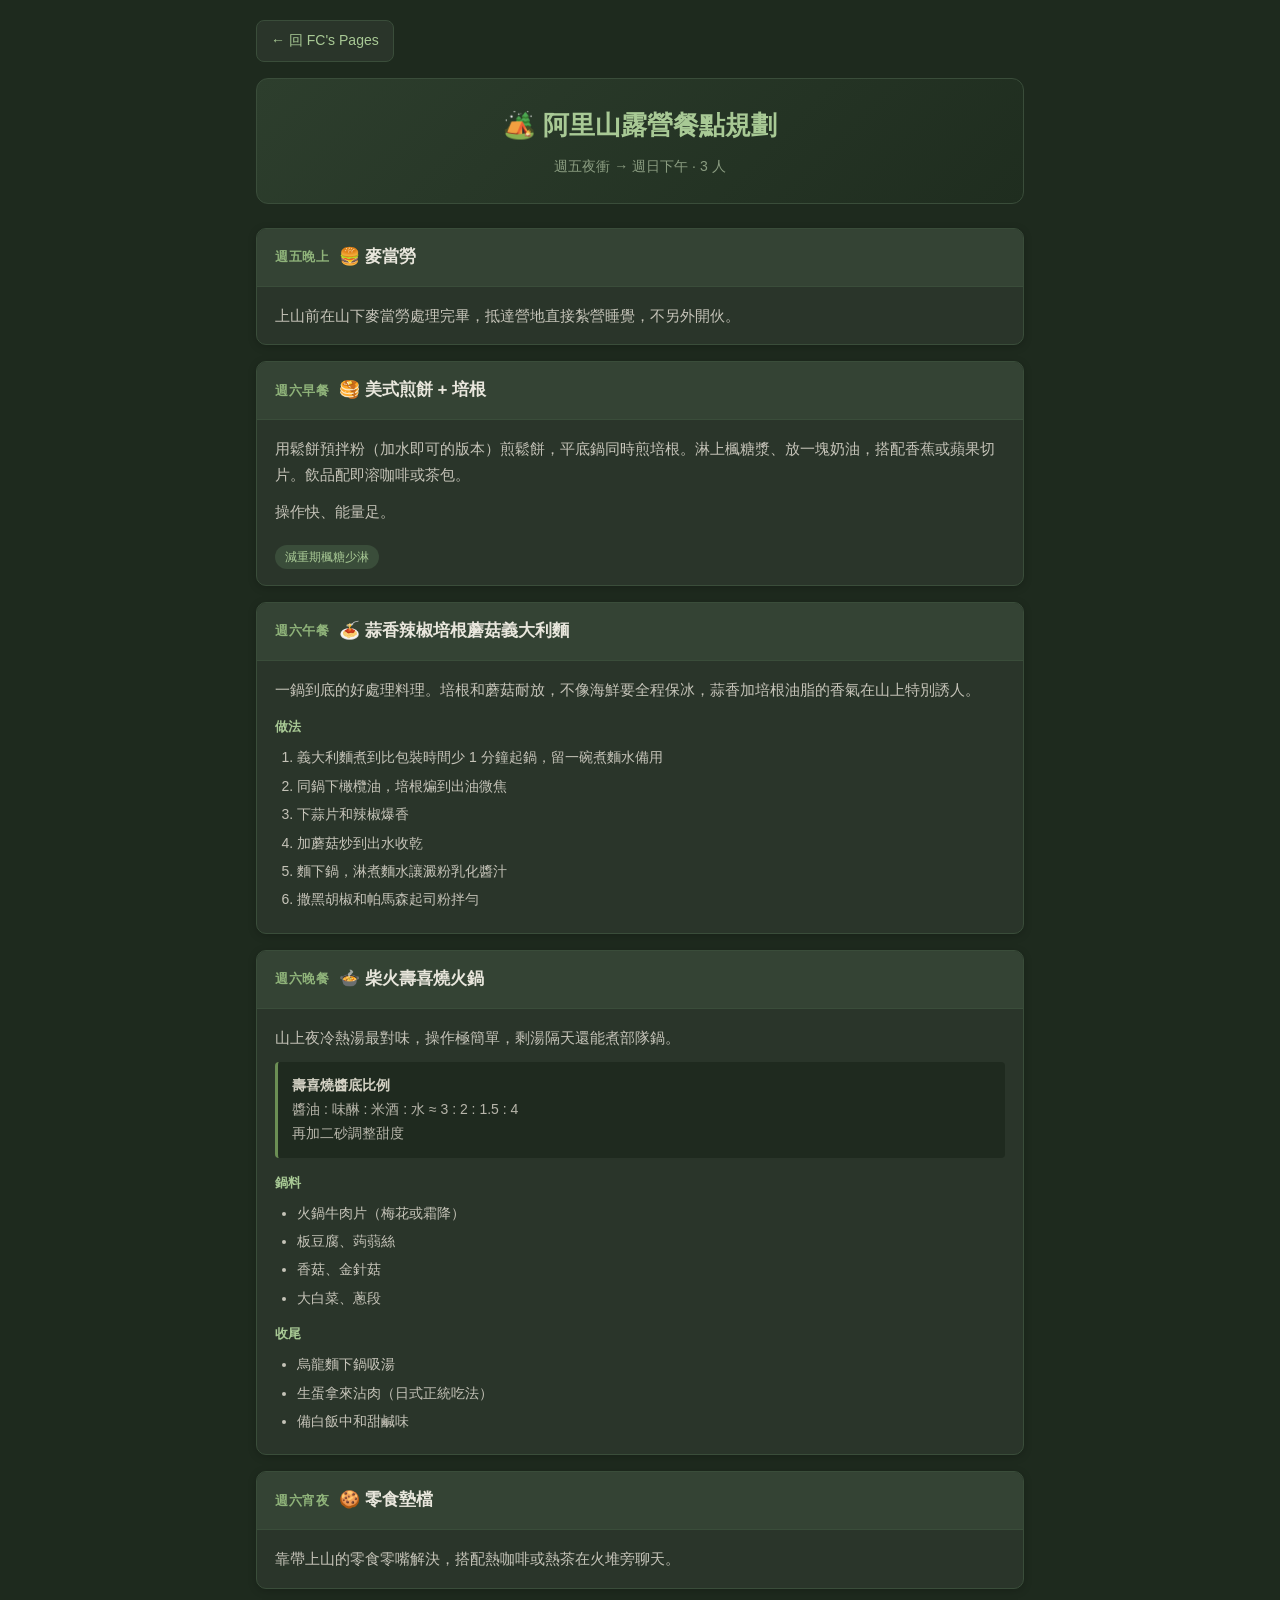
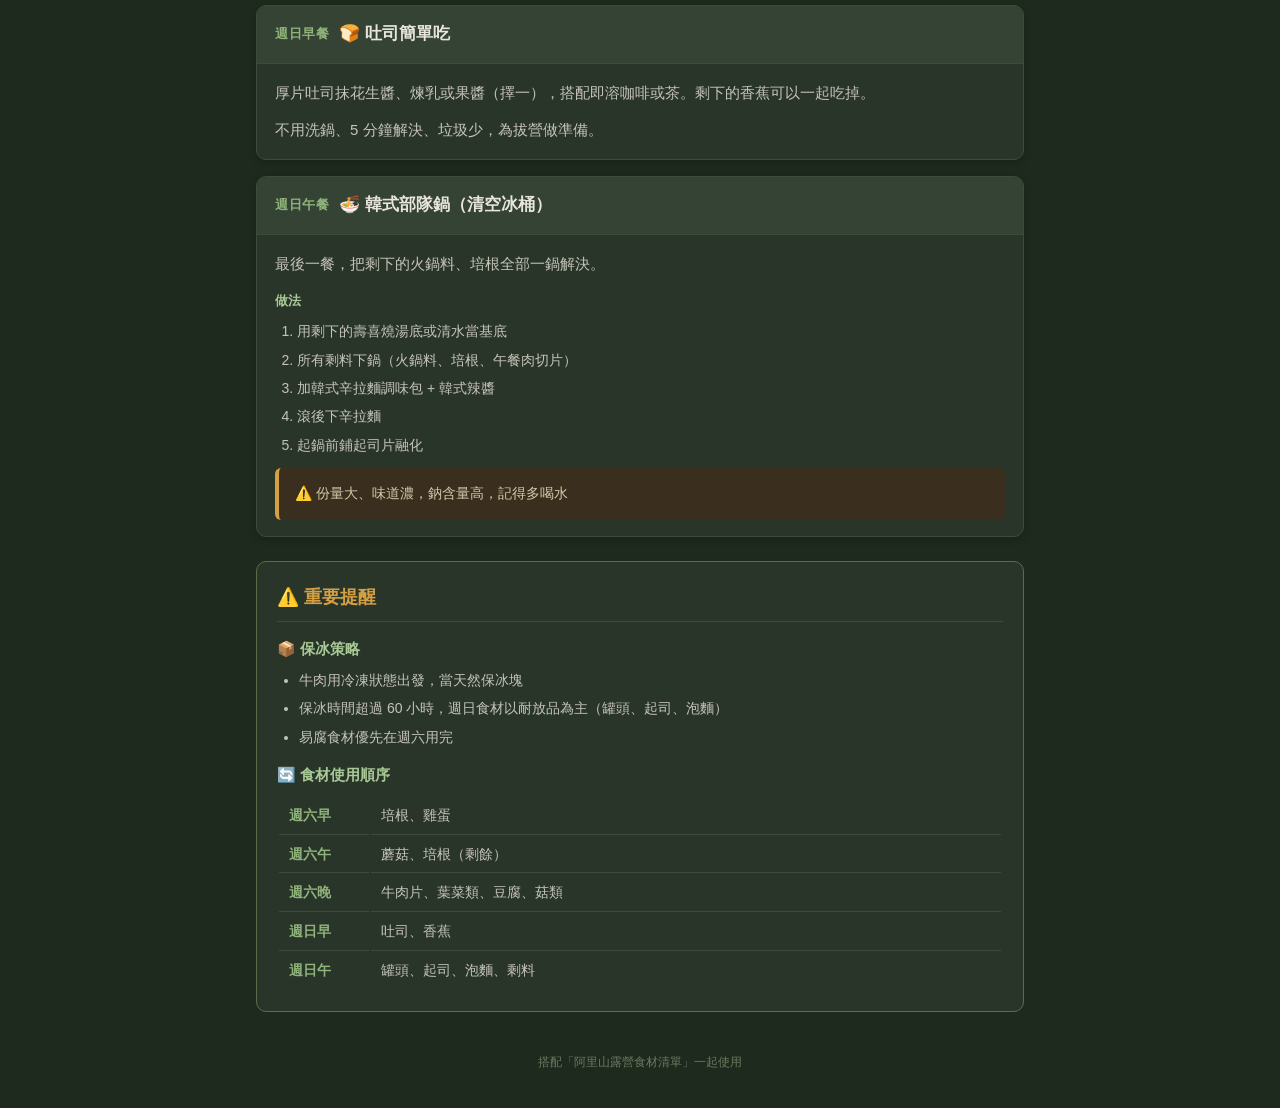
==== camping/2026-05-alishan/index.html @ 19ea2925 "feat: 新增阿里山露營餐點規劃頁 (2026-05)" ====
<!DOCTYPE html>
<html lang="zh-TW">
<head>
<meta charset="UTF-8">
<meta name="viewport" content="width=device-width, initial-scale=1.0">
<title>阿里山露營餐點規劃</title>
<style>
  * { box-sizing: border-box; margin: 0; padding: 0; }
  body {
    font-family: -apple-system, BlinkMacSystemFont, "Segoe UI", "PingFang TC", "Microsoft JhengHei", sans-serif;
    background: #1e2a1e;
    color: #e8e6dc;
    padding: 20px 16px;
    max-width: 800px;
    margin: 0 auto;
    line-height: 1.7;
  }
  header {
    text-align: center;
    padding: 24px 16px;
    margin-bottom: 24px;
    background: linear-gradient(135deg, #2d3e2d, #1f2d1f);
    border-radius: 12px;
    border: 1px solid #3a4d3a;
  }
  h1 {
    font-size: 26px;
    color: #a8c995;
    margin-bottom: 8px;
  }
  .subtitle {
    color: #8a9c80;
    font-size: 14px;
  }
  .meal {
    background: #2a352a;
    border-radius: 10px;
    margin-bottom: 16px;
    overflow: hidden;
    border: 1px solid #3a4d3a;
    box-shadow: 0 2px 8px rgba(0,0,0,0.2);
  }
  .meal-header {
    padding: 14px 18px;
    background: #344334;
    border-bottom: 1px solid #3a4d3a;
    display: flex;
    align-items: center;
    gap: 10px;
  }
  .meal-time {
    font-size: 13px;
    color: #8fb37a;
    font-weight: bold;
    letter-spacing: 0.5px;
  }
  .meal-title {
    font-size: 17px;
    color: #e8e6dc;
    font-weight: bold;
    flex: 1;
  }
  .meal-body {
    padding: 16px 18px;
  }
  .meal-desc {
    color: #c5c3b8;
    margin-bottom: 12px;
    font-size: 15px;
  }
  .meal-desc:last-child { margin-bottom: 0; }
  .section-label {
    color: #a8c995;
    font-size: 13px;
    font-weight: bold;
    margin: 14px 0 8px;
    letter-spacing: 0.3px;
  }
  ol, ul {
    padding-left: 22px;
    color: #c5c3b8;
    font-size: 14px;
  }
  ol li, ul li {
    margin-bottom: 6px;
    line-height: 1.6;
  }
  .recipe-block {
    background: #1f2a1f;
    border-left: 3px solid #6b8e54;
    padding: 12px 14px;
    border-radius: 4px;
    margin: 10px 0;
    font-size: 14px;
    color: #b8b6ab;
  }
  .recipe-block strong { color: #d4d2c5; }
  .tag {
    display: inline-block;
    background: #3a4d3a;
    color: #a8c995;
    padding: 2px 10px;
    border-radius: 12px;
    font-size: 12px;
    margin-right: 6px;
    margin-top: 8px;
  }
  .notice {
    background: #3a2f1f;
    border-left: 4px solid #d4a043;
    padding: 14px 16px;
    border-radius: 6px;
    margin-top: 12px;
    font-size: 14px;
    color: #d4c8a8;
  }
  .reminder-box {
    background: #2a352a;
    border: 1px solid #5a6d4a;
    border-radius: 10px;
    padding: 20px;
    margin-top: 24px;
  }
  .reminder-box h2 {
    color: #d4a043;
    font-size: 18px;
    margin-bottom: 14px;
    padding-bottom: 8px;
    border-bottom: 1px solid #3a4d3a;
  }
  .reminder-box h3 {
    color: #a8c995;
    font-size: 15px;
    margin: 14px 0 8px;
  }
  .reminder-box h3:first-of-type { margin-top: 0; }
  .order-table {
    width: 100%;
    margin-top: 6px;
    font-size: 14px;
    color: #c5c3b8;
  }
  .order-table td {
    padding: 6px 10px;
    border-bottom: 1px solid #3a4d3a;
  }
  .order-table td:first-child {
    color: #8fb37a;
    width: 90px;
    font-weight: bold;
    white-space: nowrap;
  }
  .order-table tr:last-child td { border-bottom: none; }
  .warning {
    background: #3a2424;
    border-left: 4px solid #c9534c;
    padding: 12px 14px;
    border-radius: 4px;
    margin-top: 10px;
    font-size: 13px;
    color: #d4b8b6;
  }
  .warning strong { color: #e8a8a4; }
  footer {
    text-align: center;
    color: #6a7960;
    font-size: 12px;
    margin-top: 24px;
    padding: 16px;
  }
</style>
</head>
<body>

<nav style="margin-bottom:16px;">
  <a href="/my-site/" style="display:inline-block;color:#a8c995;text-decoration:none;padding:8px 14px;border:1px solid #3a4d3a;border-radius:8px;font-size:14px;background:#2a352a;">← 回 FC's Pages</a>
</nav>

<header>
  <h1>🏕️ 阿里山露營餐點規劃</h1>
  <div class="subtitle">週五夜衝 → 週日下午 · 3 人</div>
</header>

<div class="meal">
  <div class="meal-header">
    <span class="meal-time">週五晚上</span>
    <span class="meal-title">🍔 麥當勞</span>
  </div>
  <div class="meal-body">
    <p class="meal-desc">上山前在山下麥當勞處理完畢，抵達營地直接紮營睡覺，不另外開伙。</p>
  </div>
</div>

<div class="meal">
  <div class="meal-header">
    <span class="meal-time">週六早餐</span>
    <span class="meal-title">🥞 美式煎餅 + 培根</span>
  </div>
  <div class="meal-body">
    <p class="meal-desc">用鬆餅預拌粉（加水即可的版本）煎鬆餅，平底鍋同時煎培根。淋上楓糖漿、放一塊奶油，搭配香蕉或蘋果切片。飲品配即溶咖啡或茶包。</p>
    <p class="meal-desc">操作快、能量足。</p>
    <span class="tag">減重期楓糖少淋</span>
  </div>
</div>

<div class="meal">
  <div class="meal-header">
    <span class="meal-time">週六午餐</span>
    <span class="meal-title">🍝 蒜香辣椒培根蘑菇義大利麵</span>
  </div>
  <div class="meal-body">
    <p class="meal-desc">一鍋到底的好處理料理。培根和蘑菇耐放，不像海鮮要全程保冰，蒜香加培根油脂的香氣在山上特別誘人。</p>
    <div class="section-label">做法</div>
    <ol>
      <li>義大利麵煮到比包裝時間少 1 分鐘起鍋，留一碗煮麵水備用</li>
      <li>同鍋下橄欖油，培根煸到出油微焦</li>
      <li>下蒜片和辣椒爆香</li>
      <li>加蘑菇炒到出水收乾</li>
      <li>麵下鍋，淋煮麵水讓澱粉乳化醬汁</li>
      <li>撒黑胡椒和帕馬森起司粉拌勻</li>
    </ol>
  </div>
</div>

<div class="meal">
  <div class="meal-header">
    <span class="meal-time">週六晚餐</span>
    <span class="meal-title">🍲 柴火壽喜燒火鍋</span>
  </div>
  <div class="meal-body">
    <p class="meal-desc">山上夜冷熱湯最對味，操作極簡單，剩湯隔天還能煮部隊鍋。</p>
    <div class="recipe-block">
      <strong>壽喜燒醬底比例</strong><br>
      醬油 : 味醂 : 米酒 : 水 ≈ 3 : 2 : 1.5 : 4<br>
      再加二砂調整甜度
    </div>
    <div class="section-label">鍋料</div>
    <ul>
      <li>火鍋牛肉片（梅花或霜降）</li>
      <li>板豆腐、蒟蒻絲</li>
      <li>香菇、金針菇</li>
      <li>大白菜、蔥段</li>
    </ul>
    <div class="section-label">收尾</div>
    <ul>
      <li>烏龍麵下鍋吸湯</li>
      <li>生蛋拿來沾肉（日式正統吃法）</li>
      <li>備白飯中和甜鹹味</li>
    </ul>
  </div>
</div>

<div class="meal">
  <div class="meal-header">
    <span class="meal-time">週六宵夜</span>
    <span class="meal-title">🍪 零食墊檔</span>
  </div>
  <div class="meal-body">
    <p class="meal-desc">靠帶上山的零食零嘴解決，搭配熱咖啡或熱茶在火堆旁聊天。</p>
  </div>
</div>

<div class="meal">
  <div class="meal-header">
    <span class="meal-time">週日早餐</span>
    <span class="meal-title">🍞 吐司簡單吃</span>
  </div>
  <div class="meal-body">
    <p class="meal-desc">厚片吐司抹花生醬、煉乳或果醬（擇一），搭配即溶咖啡或茶。剩下的香蕉可以一起吃掉。</p>
    <p class="meal-desc">不用洗鍋、5 分鐘解決、垃圾少，為拔營做準備。</p>
  </div>
</div>

<div class="meal">
  <div class="meal-header">
    <span class="meal-time">週日午餐</span>
    <span class="meal-title">🍜 韓式部隊鍋（清空冰桶）</span>
  </div>
  <div class="meal-body">
    <p class="meal-desc">最後一餐，把剩下的火鍋料、培根全部一鍋解決。</p>
    <div class="section-label">做法</div>
    <ol>
      <li>用剩下的壽喜燒湯底或清水當基底</li>
      <li>所有剩料下鍋（火鍋料、培根、午餐肉切片）</li>
      <li>加韓式辛拉麵調味包 + 韓式辣醬</li>
      <li>滾後下辛拉麵</li>
      <li>起鍋前鋪起司片融化</li>
    </ol>
    <div class="notice">⚠️ 份量大、味道濃，鈉含量高，記得多喝水</div>
  </div>
</div>

<div class="reminder-box">
  <h2>⚠️ 重要提醒</h2>

  <h3>📦 保冰策略</h3>
  <ul>
    <li>牛肉用冷凍狀態出發，當天然保冰塊</li>
    <li>保冰時間超過 60 小時，週日食材以耐放品為主（罐頭、起司、泡麵）</li>
    <li>易腐食材優先在週六用完</li>
  </ul>

  <h3>🔄 食材使用順序</h3>
  <table class="order-table">
    <tr><td>週六早</td><td>培根、雞蛋</td></tr>
    <tr><td>週六午</td><td>蘑菇、培根（剩餘）</td></tr>
    <tr><td>週六晚</td><td>牛肉片、葉菜類、豆腐、菇類</td></tr>
    <tr><td>週日早</td><td>吐司、香蕉</td></tr>
    <tr><td>週日午</td><td>罐頭、起司、泡麵、剩料</td></tr>
  </table>
</div>

<footer>
  搭配「阿里山露營食材清單」一起使用
</footer>

</body>
</html>
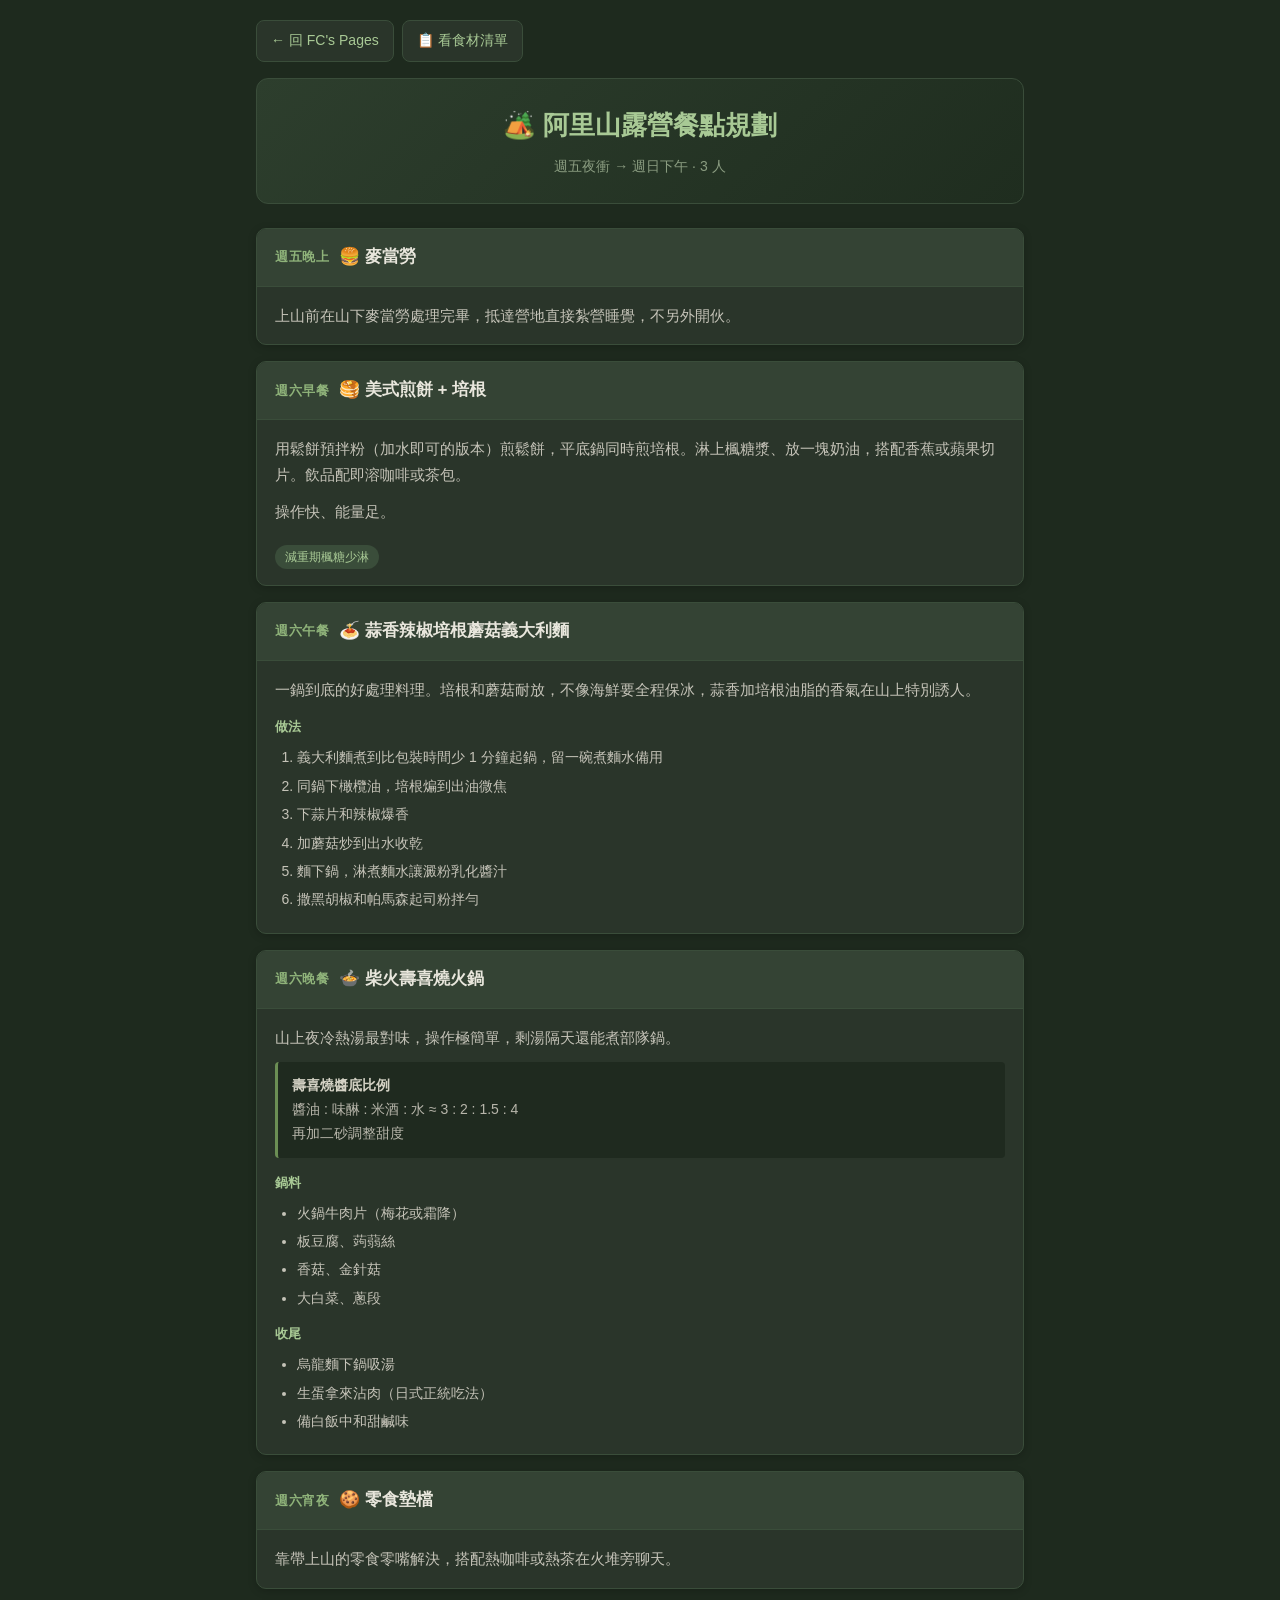
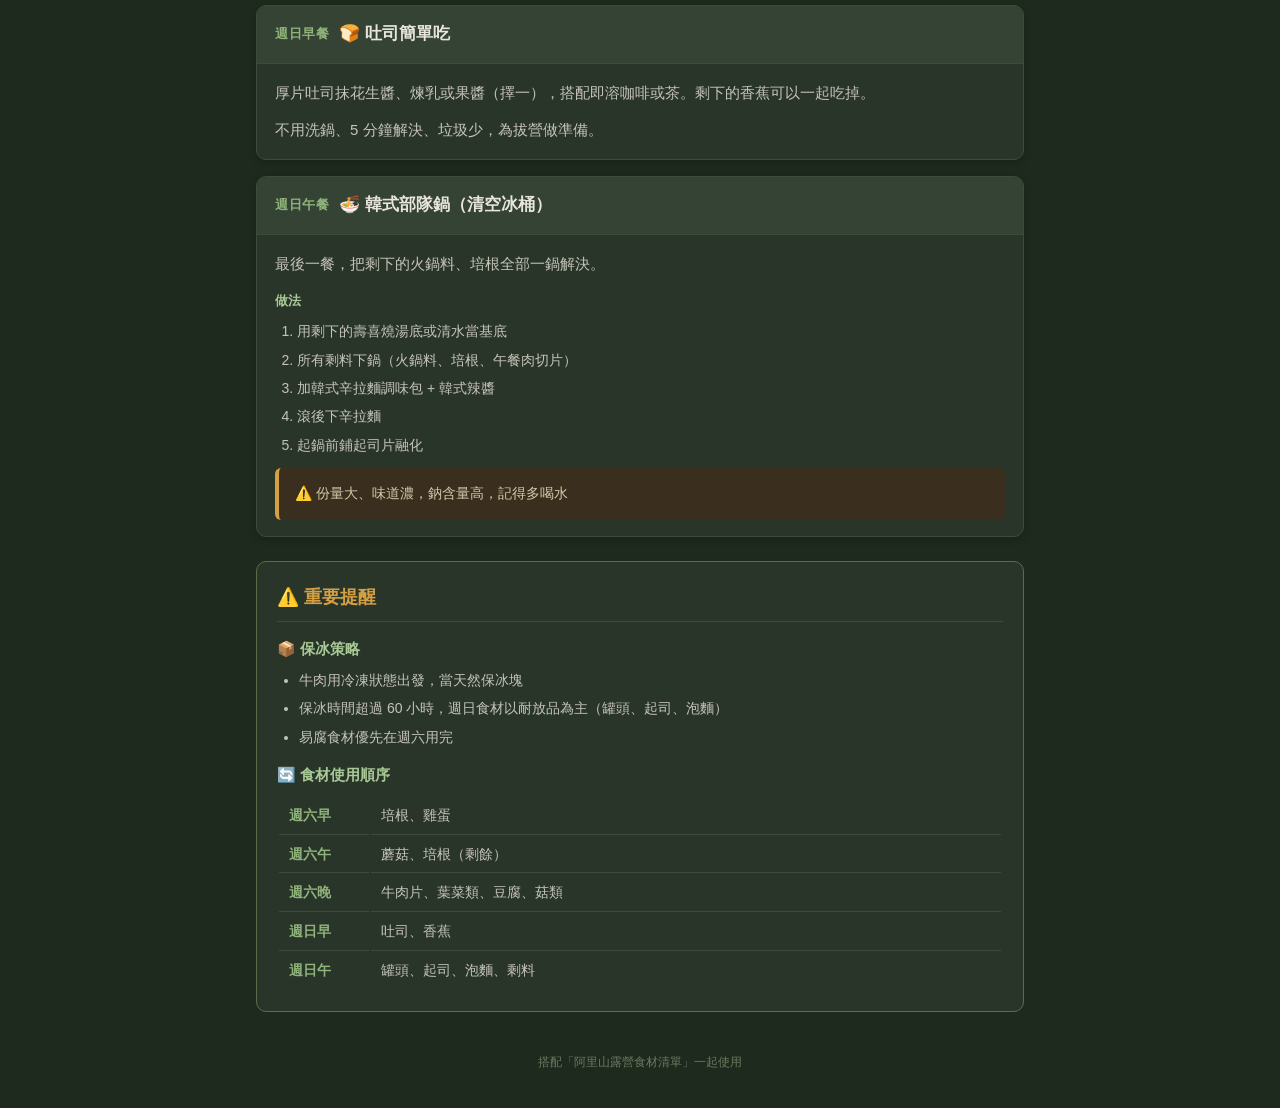
==== commit 9449aaf8: "feat: 新增阿里山露營食材清單頁 + 餐點頁加互連按鈕" ====
--- a/camping/2026-05-alishan/index.html
+++ b/camping/2026-05-alishan/index.html
@@ -172,8 +172,9 @@
 </head>
 <body>
 
-<nav style="margin-bottom:16px;">
+<nav style="display:flex;gap:8px;flex-wrap:wrap;margin-bottom:16px;">
   <a href="/my-site/" style="display:inline-block;color:#a8c995;text-decoration:none;padding:8px 14px;border:1px solid #3a4d3a;border-radius:8px;font-size:14px;background:#2a352a;">← 回 FC's Pages</a>
+  <a href="list.html" style="display:inline-block;color:#a8c995;text-decoration:none;padding:8px 14px;border:1px solid #3a4d3a;border-radius:8px;font-size:14px;background:#2a352a;">📋 看食材清單</a>
 </nav>
 
 <header>
